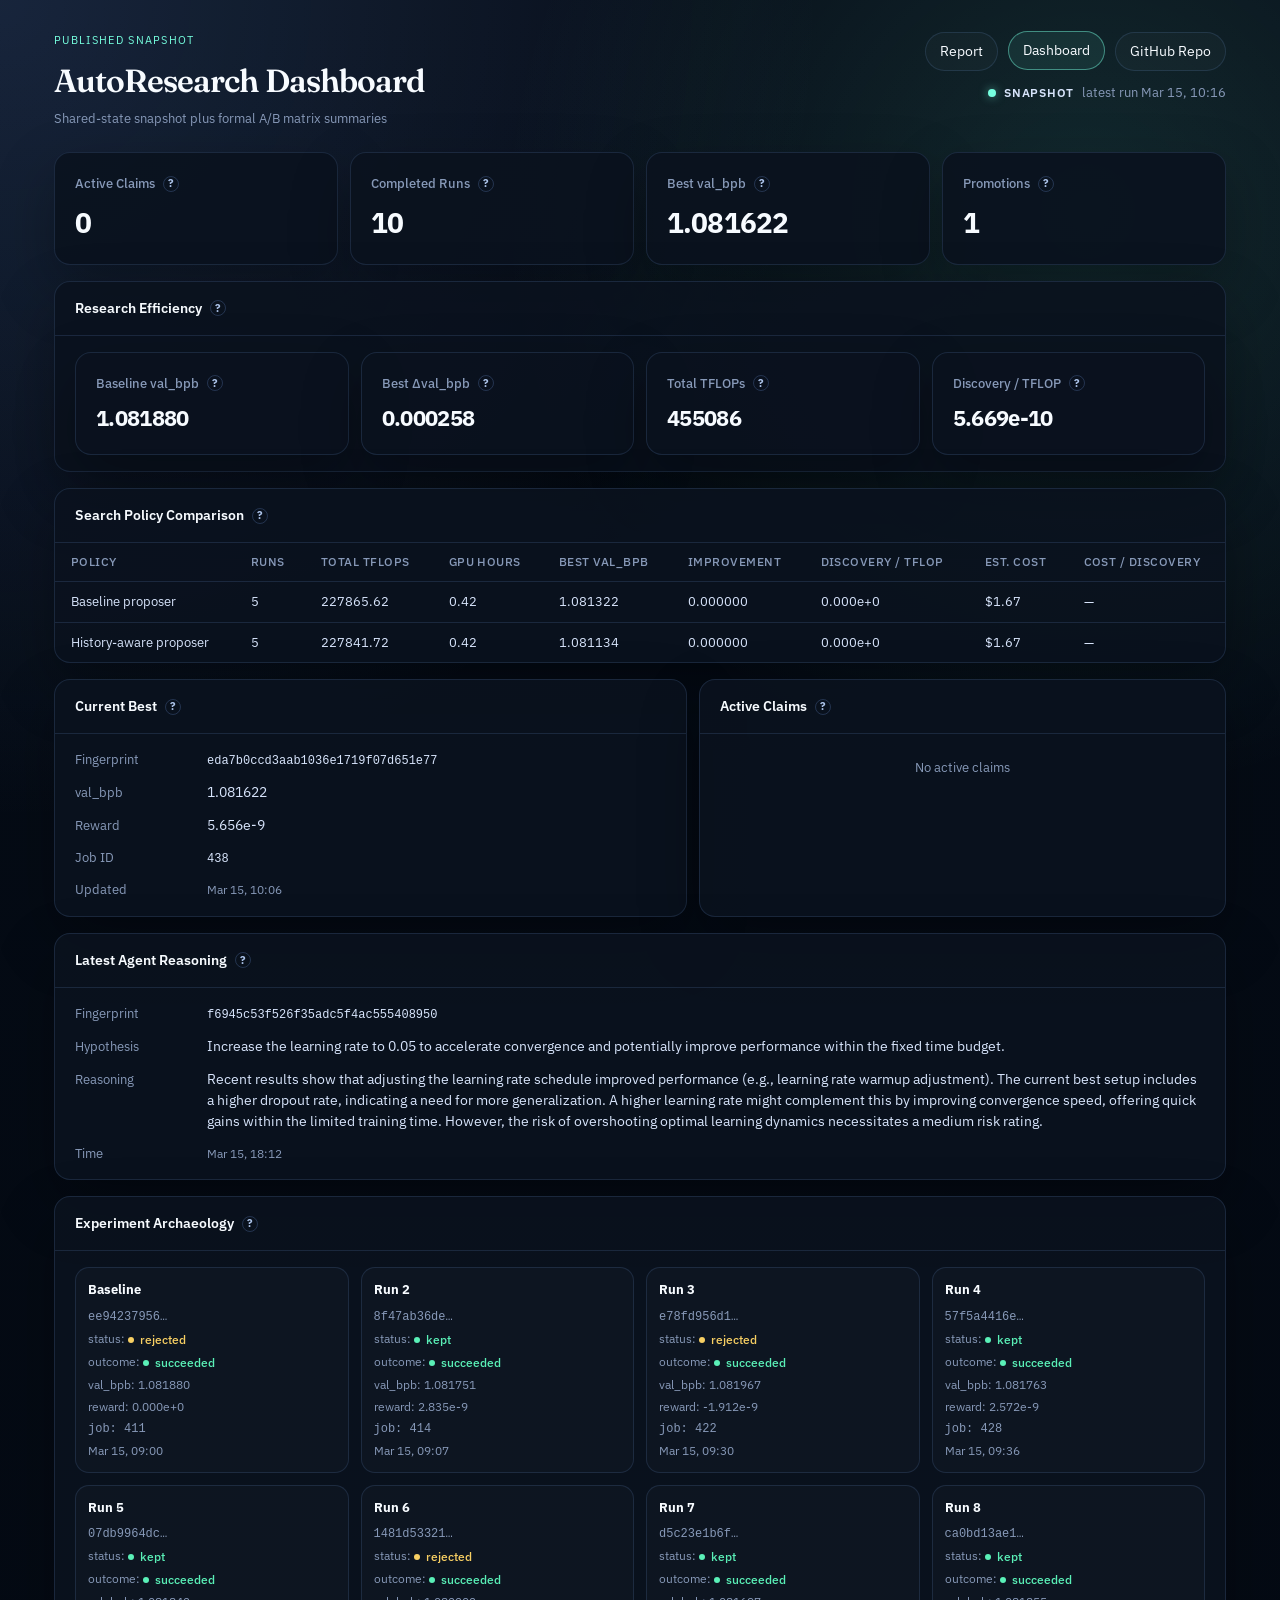
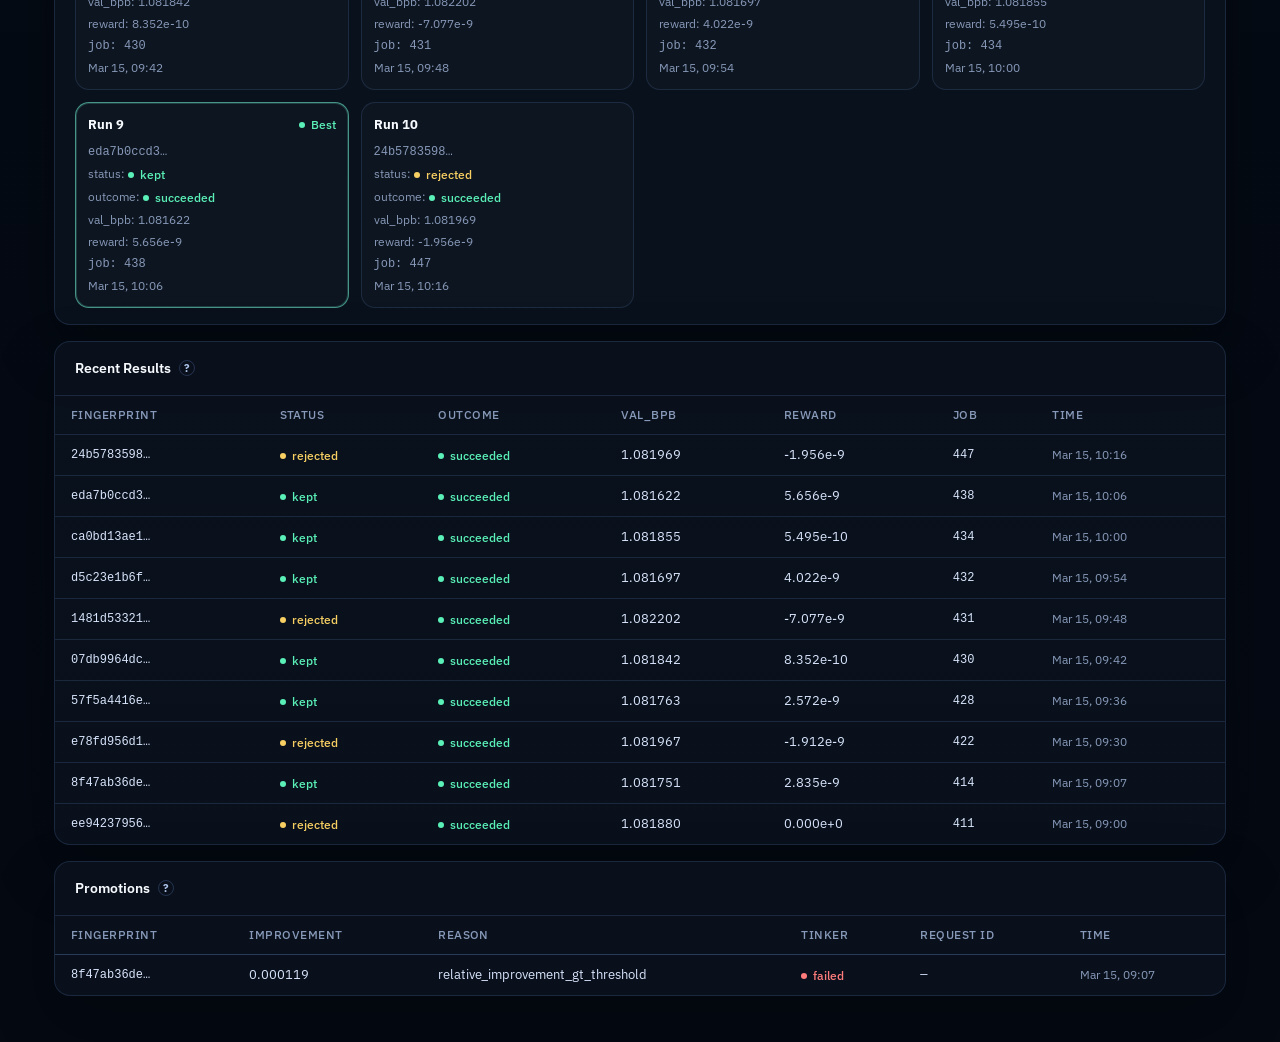
==== docs/dashboard/index.html @ 77658bb8 "Publish AutoResearch v1 report, dashboard, and experiment matrix. Capture the orchestrator, isolated" ====
<!DOCTYPE html>
<html lang="en">
<head>
  <meta charset="UTF-8" />
  <meta name="viewport" content="width=device-width, initial-scale=1.0" />
  <title>AutoResearch Dashboard Snapshot</title>
  <link rel="stylesheet" href="./styles.css" />
</head>
<body>
  <div class="app-shell">
    <header class="topbar">
      <div>
        <div class="eyebrow">Published Snapshot</div>
        <h1>AutoResearch Dashboard</h1>
        <div class="topbar-sub">Shared-state snapshot plus formal A/B matrix summaries</div>
      </div>
      <div class="topbar-side">
        <nav class="nav">
          <a href="../index.html" class="nav-link">Report</a>
          <a href="./index.html" class="nav-link active">Dashboard</a>
          <a href="https://github.com/YOUR_USERNAME/autoresearch-scale" class="nav-link" target="_blank" rel="noreferrer">GitHub Repo</a>
        </nav>
        <div class="topbar-meta">
          <span class="live-dot"></span>
          <span class="live-label">Snapshot</span>
          <span id="last-refresh">—</span>
        </div>
      </div>
    </header>

    <section class="stats-grid">
      <div class="card stat-card">
        <div class="stat-label hover-help" data-tooltip="Experiments claimed by a worker and not yet fully ingested. The published snapshot should normally show zero.">Active Claims <span class="help-dot">?</span></div>
        <div class="stat-value" id="claims-count">0</div>
      </div>
      <div class="card stat-card">
        <div class="stat-label hover-help" data-tooltip="All terminal experiment records included in the public snapshot, including kept, rejected, and failed runs.">Completed Runs <span class="help-dot">?</span></div>
        <div class="stat-value" id="results-count">0</div>
      </div>
      <div class="card stat-card">
        <div class="stat-label hover-help" data-tooltip="Lowest validation bits-per-byte observed in the shared-state snapshot. Lower is better.">Best val_bpb <span class="help-dot">?</span></div>
        <div class="stat-value" id="best-val">—</div>
      </div>
      <div class="card stat-card">
        <div class="stat-label hover-help" data-tooltip="Promotion records present in the published snapshot data.">Promotions <span class="help-dot">?</span></div>
        <div class="stat-value" id="promotions-count">0</div>
      </div>
    </section>

    <section class="panel">
      <div class="panel-header">
        <h2 class="hover-help" data-tooltip="Compute-aware summary metrics derived from successful runs in the published shared-state snapshot.">Research Efficiency <span class="help-dot">?</span></h2>
      </div>
      <div class="panel-body">
        <div class="efficiency-grid">
          <div class="card stat-card">
            <div class="stat-label hover-help" data-tooltip="Validation bits-per-byte from the first successful run in the snapshot.">Baseline val_bpb <span class="help-dot">?</span></div>
            <div class="stat-value efficiency-value" id="baseline-val">—</div>
          </div>
          <div class="card stat-card">
            <div class="stat-label hover-help" data-tooltip="Absolute improvement from the snapshot baseline to the best successful run.">Best Δval_bpb <span class="help-dot">?</span></div>
            <div class="stat-value efficiency-value" id="best-improvement">—</div>
          </div>
          <div class="card stat-card">
            <div class="stat-label hover-help" data-tooltip="Estimated total training compute consumed by successful runs in the snapshot, measured in TFLOPs.">Total TFLOPs <span class="help-dot">?</span></div>
            <div class="stat-value efficiency-value" id="total-tflops">—</div>
          </div>
          <div class="card stat-card">
            <div class="stat-label hover-help" data-tooltip="Improvement divided by total TFLOPs. Higher means more quality gained per unit of compute.">Discovery / TFLOP <span class="help-dot">?</span></div>
            <div class="stat-value efficiency-value" id="discovery-efficiency">—</div>
          </div>
        </div>
      </div>
    </section>

    <section class="panel">
      <div class="panel-header">
        <h2 class="hover-help" data-tooltip="Formal proposer comparison from the completed isolated A/B matrix, not placeholders.">Search Policy Comparison <span class="help-dot">?</span></h2>
      </div>
      <div class="table-wrap">
        <table>
          <thead>
            <tr>
              <th>Policy</th>
              <th>Runs</th>
              <th>Total TFLOPs</th>
              <th>GPU Hours</th>
              <th>Best val_bpb</th>
              <th>Improvement</th>
              <th>Discovery / TFLOP</th>
              <th>Est. Cost</th>
              <th>Cost / Discovery</th>
            </tr>
          </thead>
          <tbody id="policy-comparison-body">
            <tr><td colspan="9" class="empty-row">No policy comparison yet</td></tr>
          </tbody>
        </table>
      </div>
    </section>

    <section class="two-col">
      <div class="panel">
        <div class="panel-header">
          <h2 class="hover-help" data-tooltip="Best successful run currently registered in the published shared-state snapshot.">Current Best <span class="help-dot">?</span></h2>
        </div>
        <div id="current-best" class="panel-body empty-state">No best run yet</div>
      </div>

      <div class="panel">
        <div class="panel-header">
          <h2 class="hover-help" data-tooltip="Runs reserved or submitted by workers and still in flight. For this snapshot, this should usually be empty.">Active Claims <span class="help-dot">?</span></h2>
        </div>
        <div id="active-claims" class="panel-body empty-state">No active claims</div>
      </div>
    </section>

    <section class="panel">
      <div class="panel-header">
        <h2 class="hover-help" data-tooltip="Newest proposal rationale captured in the published reasoning log.">Latest Agent Reasoning <span class="help-dot">?</span></h2>
      </div>
      <div class="panel-body" id="latest-reasoning">
        <div class="empty-state">No reasoning trace yet</div>
      </div>
    </section>

    <section class="panel">
      <div class="panel-header">
        <h2 class="hover-help" data-tooltip="Chronological card view of experiment history from the shared-state snapshot. The current best run is highlighted.">Experiment Archaeology <span class="help-dot">?</span></h2>
      </div>
      <div class="panel-body">
        <div id="experiment-graph" class="trajectory-grid empty-state">No experiment history yet</div>
      </div>
    </section>

    <section class="panel">
      <div class="panel-header">
        <h2 class="hover-help" data-tooltip="Newest experiment outcomes first, including status, quality, reward, job ID, and timestamp.">Recent Results <span class="help-dot">?</span></h2>
      </div>
      <div class="table-wrap">
        <table>
          <thead>
            <tr>
              <th>Fingerprint</th>
              <th>Status</th>
              <th>Outcome</th>
              <th>val_bpb</th>
              <th>Reward</th>
              <th>Job</th>
              <th>Time</th>
            </tr>
          </thead>
          <tbody id="results-table-body">
            <tr><td colspan="7" class="empty-row">No results yet</td></tr>
          </tbody>
        </table>
      </div>
    </section>

    <section class="panel">
      <div class="panel-header">
        <h2 class="hover-help" data-tooltip="Promotion records included in the published snapshot, including the trigger reason and downstream request status.">Promotions <span class="help-dot">?</span></h2>
      </div>
      <div class="table-wrap">
        <table>
          <thead>
            <tr>
              <th>Fingerprint</th>
              <th>Improvement</th>
              <th>Reason</th>
              <th>Tinker</th>
              <th>Request ID</th>
              <th>Time</th>
            </tr>
          </thead>
          <tbody id="promotions-table-body">
            <tr><td colspan="6" class="empty-row">No promotions yet</td></tr>
          </tbody>
        </table>
      </div>
    </section>
  </div>

  <script src="./app.js"></script>
</body>
</html>
---- docs/dashboard/styles.css ----
@import url("https://fonts.googleapis.com/css2?family=IBM+Plex+Sans:wght@400;500;600;700&family=Fraunces:opsz,wght@9..144,600&display=swap");

:root {
  --bg: #050c16;
  --card: rgba(10, 18, 30, 0.9);
  --card-hover: rgba(13, 24, 40, 0.98);
  --border: rgba(130, 173, 255, 0.14);
  --border-2: rgba(130, 173, 255, 0.22);
  --text: #f7fbff;
  --text-2: #d7e4fb;
  --muted: #8799b8;
  --muted-2: #abc2e8;
  --good: #5af0b7;
  --warn: #f7cf63;
  --bad: #ff7c7c;
  --accent: #79a7ff;
  --accent-2: #76ffdf;
  --radius: 16px;
}

* {
  box-sizing: border-box;
  margin: 0;
  padding: 0;
}

html,
body {
  min-height: 100%;
}

body {
  background:
    radial-gradient(circle at top left, rgba(121, 167, 255, 0.16), transparent 28%),
    radial-gradient(circle at 85% 8%, rgba(118, 255, 223, 0.12), transparent 22%),
    linear-gradient(180deg, #050c16 0%, #040912 100%);
  color: var(--text);
  font-family: "IBM Plex Sans", sans-serif;
  font-size: 14px;
  line-height: 1.5;
  -webkit-font-smoothing: antialiased;
}

.app-shell {
  max-width: 1220px;
  margin: 0 auto;
  padding: 32px 24px 48px;
  display: flex;
  flex-direction: column;
  gap: 16px;
}

.topbar {
  display: flex;
  justify-content: space-between;
  align-items: flex-start;
  gap: 24px;
  padding-bottom: 8px;
}

.eyebrow {
  color: var(--accent-2);
  font-size: 11px;
  letter-spacing: 0.12em;
  text-transform: uppercase;
  margin-bottom: 8px;
}

.topbar h1 {
  font-family: "Fraunces", serif;
  font-size: 32px;
  font-weight: 600;
  letter-spacing: -0.03em;
}

.topbar-sub {
  color: var(--muted);
  font-size: 13px;
  margin-top: 4px;
}

.topbar-side {
  display: grid;
  gap: 12px;
  justify-items: end;
}

.nav {
  display: flex;
  gap: 10px;
  flex-wrap: wrap;
}

.nav-link {
  text-decoration: none;
  color: var(--text);
  border: 1px solid var(--border);
  border-radius: 999px;
  padding: 8px 14px;
  background: rgba(255, 255, 255, 0.025);
  transition: border-color 0.15s ease, transform 0.15s ease, background 0.15s ease;
}

.nav-link:hover,
.nav-link.active {
  border-color: rgba(118, 255, 223, 0.45);
  background: rgba(118, 255, 223, 0.08);
  transform: translateY(-1px);
}

.topbar-meta {
  display: flex;
  align-items: center;
  gap: 8px;
  font-size: 13px;
  color: var(--muted);
}

.live-dot {
  width: 8px;
  height: 8px;
  border-radius: 50%;
  background: var(--accent-2);
  box-shadow: 0 0 10px rgba(118, 255, 223, 0.55);
}

.live-label {
  font-weight: 600;
  color: var(--text-2);
  font-size: 12px;
  text-transform: uppercase;
  letter-spacing: 0.06em;
}

.card,
.panel {
  background: var(--card);
  border: 1px solid var(--border);
  border-radius: var(--radius);
  box-shadow: 0 24px 60px rgba(0, 0, 0, 0.28);
}

.card:hover,
.panel:hover {
  background: var(--card-hover);
}

.stats-grid {
  display: grid;
  grid-template-columns: repeat(4, 1fr);
  gap: 12px;
}

.stat-card {
  padding: 20px;
}

.stat-label {
  font-size: 13px;
  color: var(--muted);
  font-weight: 500;
  margin-bottom: 8px;
}

.hover-help {
  position: relative;
  display: inline-flex;
  align-items: center;
  gap: 8px;
  cursor: help;
}

.help-dot {
  display: inline-flex;
  align-items: center;
  justify-content: center;
  width: 16px;
  height: 16px;
  border-radius: 999px;
  border: 1px solid var(--border-2);
  color: var(--muted-2);
  font-size: 11px;
  font-weight: 700;
  line-height: 1;
  flex-shrink: 0;
}

.hover-help::after {
  content: attr(data-tooltip);
  position: absolute;
  left: 0;
  top: calc(100% + 10px);
  width: min(320px, 70vw);
  padding: 10px 12px;
  border-radius: 10px;
  border: 1px solid var(--border-2);
  background: rgba(8, 14, 24, 0.98);
  color: var(--text-2);
  font-size: 12px;
  font-weight: 400;
  line-height: 1.45;
  letter-spacing: normal;
  text-transform: none;
  white-space: normal;
  opacity: 0;
  pointer-events: none;
  transform: translateY(-4px);
  transition: opacity 0.15s ease, transform 0.15s ease;
  z-index: 20;
  box-shadow: 0 18px 40px rgba(0, 0, 0, 0.35);
}

.hover-help:hover::after,
.hover-help:focus-visible::after {
  opacity: 1;
  transform: translateY(0);
}

.stat-value {
  font-size: 28px;
  font-weight: 700;
  letter-spacing: -0.03em;
  color: var(--text);
}

.efficiency-grid {
  display: grid;
  grid-template-columns: repeat(4, 1fr);
  gap: 12px;
}

.efficiency-value {
  font-size: 22px;
}

.panel-header {
  padding: 16px 20px;
  border-bottom: 1px solid var(--border);
}

.panel-header h2 {
  font-size: 14px;
  font-weight: 600;
  color: var(--text);
}

.panel-body {
  padding: 16px 20px;
}

.empty-state {
  color: var(--muted);
  font-size: 13px;
  padding: 24px 0;
  text-align: center;
}

.two-col {
  display: grid;
  grid-template-columns: 1.2fr 1fr;
  gap: 12px;
}

.current-best-grid,
.claims-list {
  display: grid;
  gap: 12px;
}

.kv-row {
  display: grid;
  grid-template-columns: 120px 1fr;
  gap: 12px;
  align-items: baseline;
}

.kv-key {
  color: var(--muted);
  font-size: 13px;
}

.kv-value {
  font-size: 14px;
  color: var(--text-2);
}

.prewrap {
  white-space: pre-wrap;
  word-break: break-word;
}

.claim-item {
  padding: 12px 14px;
  border: 1px solid var(--border);
  border-radius: 10px;
  background: rgba(255, 255, 255, 0.015);
}

.claim-fp {
  font-size: 13px;
}

.claim-meta {
  display: flex;
  flex-wrap: wrap;
  gap: 6px 16px;
  margin-top: 8px;
  color: var(--muted);
  font-size: 12px;
}

.trajectory-grid {
  display: grid;
  gap: 12px;
  grid-template-columns: repeat(auto-fit, minmax(220px, 1fr));
}

.exp-node {
  border: 1px solid var(--border);
  border-radius: 14px;
  padding: 12px;
  background: rgba(255, 255, 255, 0.02);
}

.exp-node.best {
  border-color: rgba(118, 255, 223, 0.55);
  box-shadow: 0 0 0 1px rgba(118, 255, 223, 0.18) inset;
}

.exp-node-header {
  display: flex;
  align-items: center;
  justify-content: space-between;
  gap: 8px;
  margin-bottom: 8px;
}

.exp-node-title {
  font-size: 13px;
  font-weight: 700;
}

.exp-node-meta {
  display: grid;
  gap: 4px;
  font-size: 12px;
  color: var(--muted);
}

.table-wrap {
  overflow-x: auto;
}

table {
  width: 100%;
  border-collapse: collapse;
}

th {
  text-align: left;
  padding: 10px 16px;
  font-size: 12px;
  font-weight: 500;
  color: var(--muted);
  text-transform: uppercase;
  letter-spacing: 0.04em;
  border-bottom: 1px solid var(--border);
  white-space: nowrap;
}

td {
  text-align: left;
  padding: 10px 16px;
  font-size: 13px;
  color: var(--text-2);
  border-bottom: 1px solid var(--border);
  white-space: nowrap;
}

tbody tr:hover {
  background: rgba(255, 255, 255, 0.02);
}

tbody tr:last-child td {
  border-bottom: none;
}

.empty-row {
  color: var(--muted);
  text-align: center;
  padding: 24px 16px;
}

.mono {
  font-family: "SF Mono", "Cascadia Code", "Fira Code", Consolas, monospace;
  font-size: 12px;
  letter-spacing: 0;
}

.ts {
  color: var(--muted);
  font-size: 12px;
  font-variant-numeric: tabular-nums;
}

.badge {
  display: inline-flex;
  align-items: center;
  gap: 6px;
  font-size: 12px;
  font-weight: 500;
}

.badge::before {
  content: "";
  width: 6px;
  height: 6px;
  border-radius: 50%;
  flex-shrink: 0;
}

.badge-good {
  color: var(--good);
}

.badge-good::before {
  background: var(--good);
}

.badge-warn {
  color: var(--warn);
}

.badge-warn::before {
  background: var(--warn);
}

.badge-bad {
  color: var(--bad);
}

.badge-bad::before {
  background: var(--bad);
}

.badge-neutral {
  color: var(--muted);
}

.badge-neutral::before {
  background: var(--muted);
}

@media (max-width: 1080px) {
  .stats-grid,
  .efficiency-grid,
  .two-col {
    grid-template-columns: 1fr;
  }
}

@media (max-width: 900px) {
  .topbar {
    flex-direction: column;
  }

  .topbar-side {
    justify-items: start;
  }
}

@media (max-width: 640px) {
  .app-shell {
    padding: 20px 14px 40px;
  }

  .topbar h1 {
    font-size: 28px;
  }
}
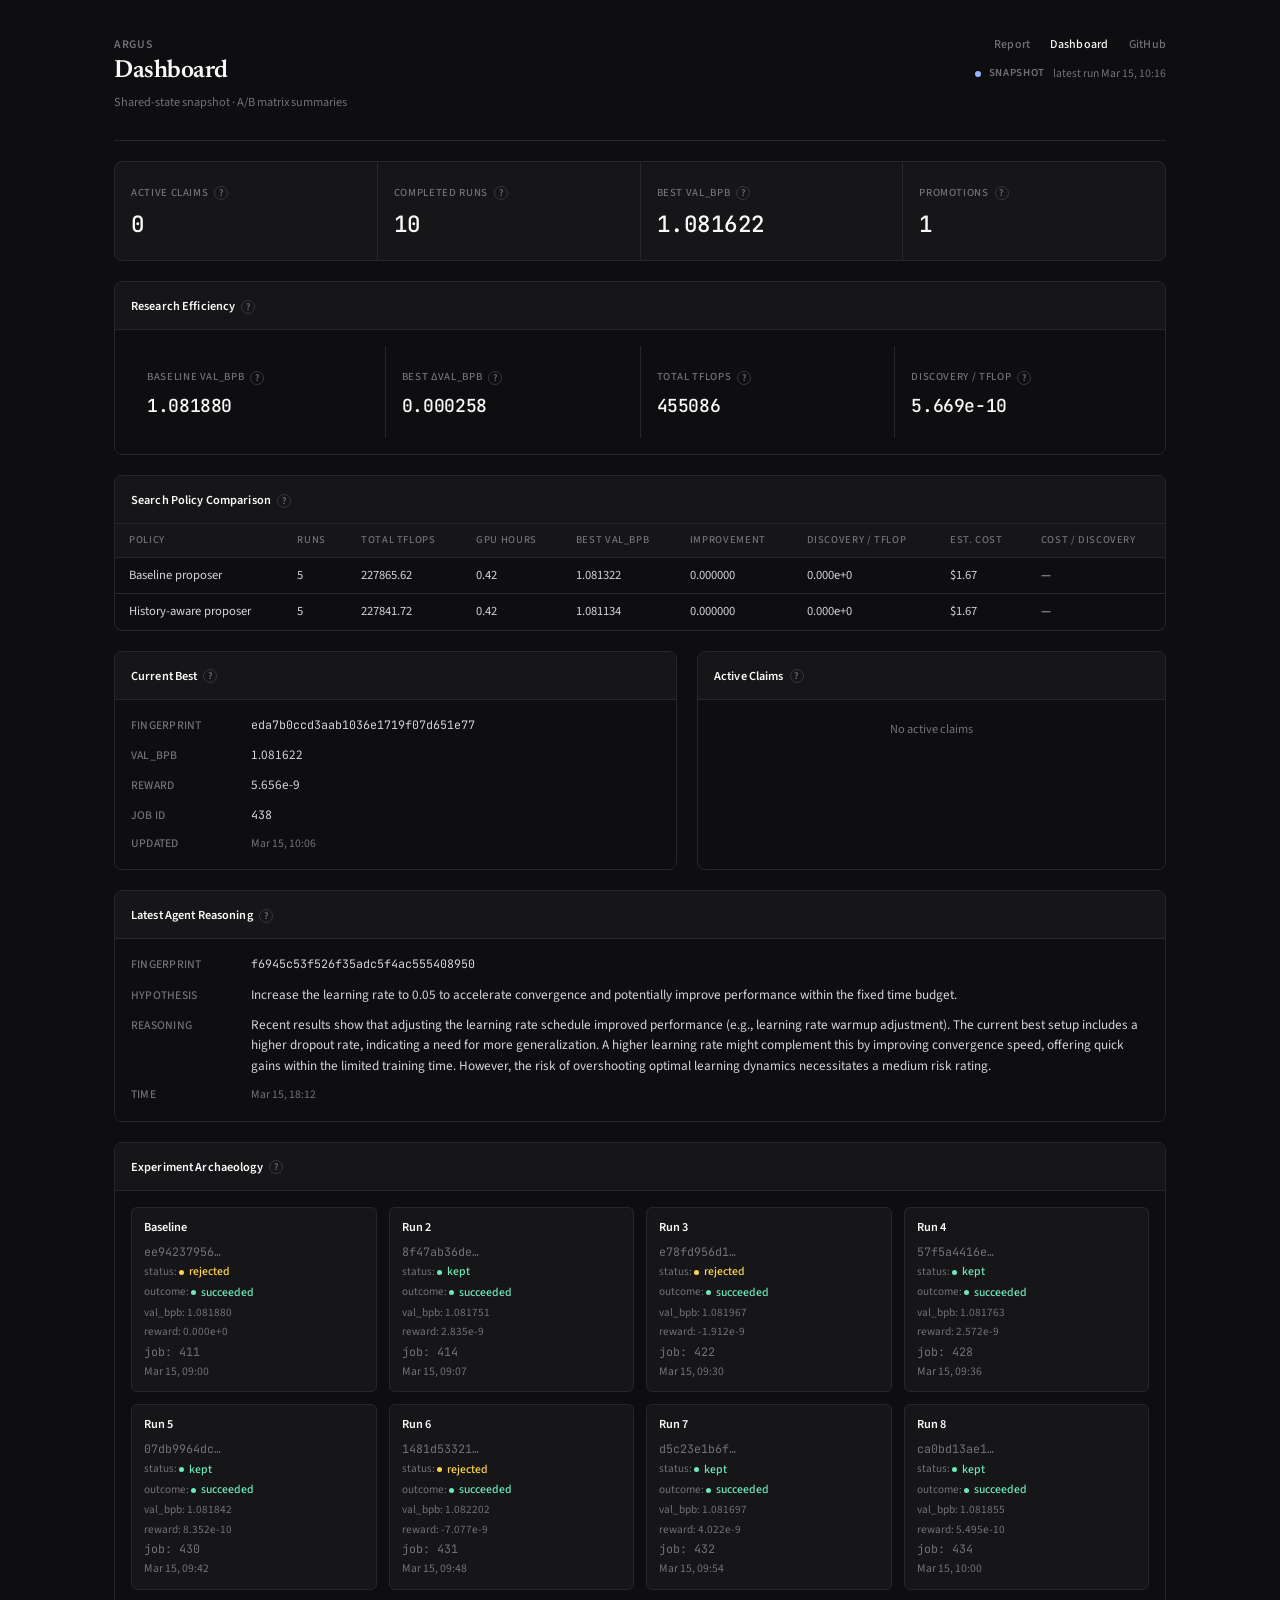
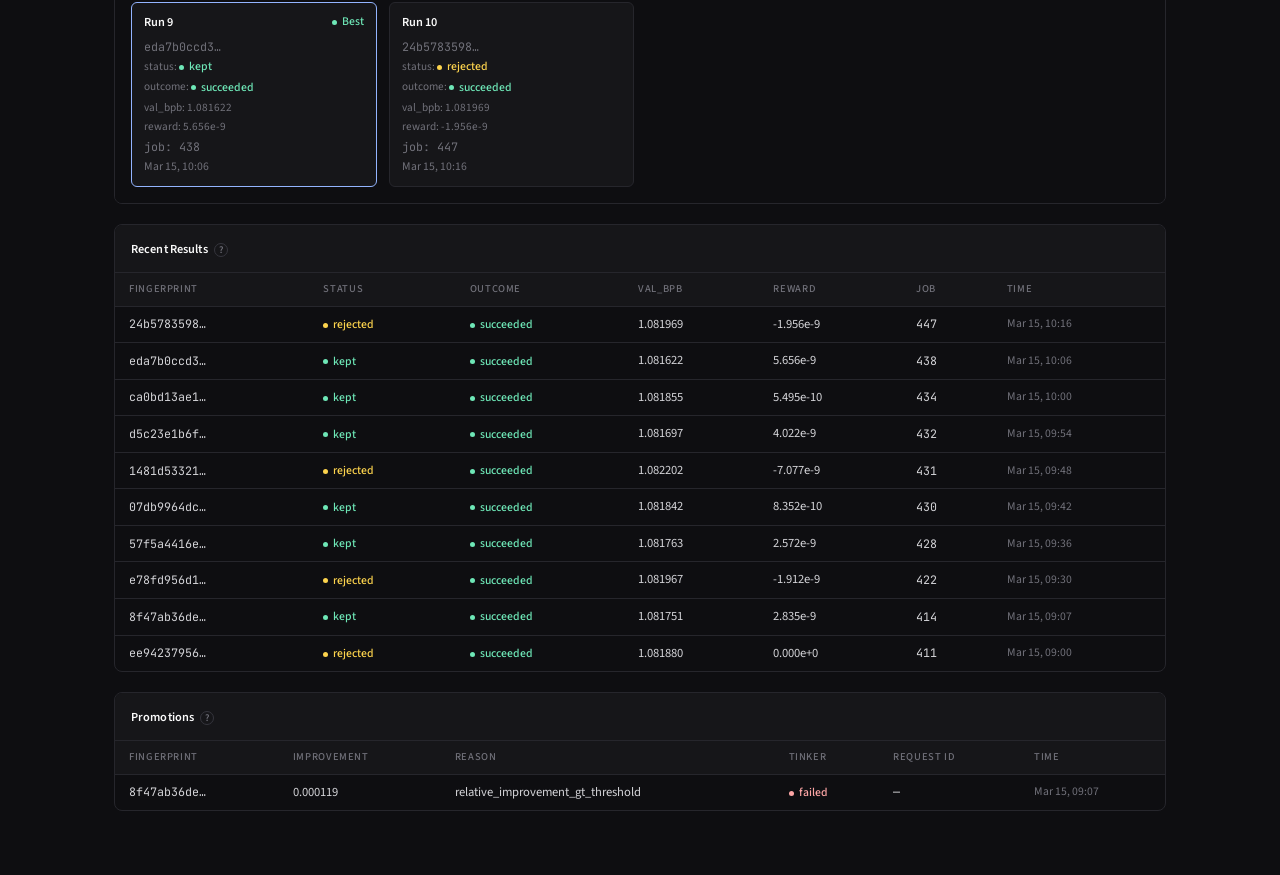
==== commit b68f4500: "Restyle report and dashboard to Noumena-inspired editorial dark mode Single-column research-post lay" ====
--- a/docs/dashboard/index.html
+++ b/docs/dashboard/index.html
@@ -3,71 +3,72 @@
 <head>
   <meta charset="UTF-8" />
   <meta name="viewport" content="width=device-width, initial-scale=1.0" />
-  <title>AutoResearch Dashboard Snapshot</title>
+  <title>Dashboard &mdash; Argus</title>
   <link rel="stylesheet" href="./styles.css" />
 </head>
 <body>
   <div class="app-shell">
+
     <header class="topbar">
-      <div>
-        <div class="eyebrow">Published Snapshot</div>
-        <h1>AutoResearch Dashboard</h1>
-        <div class="topbar-sub">Shared-state snapshot plus formal A/B matrix summaries</div>
+      <div class="topbar-left">
+        <a href="../index.html" class="site-name">Argus</a>
+        <h1>Dashboard</h1>
+        <div class="topbar-sub">Shared-state snapshot &middot; A/B matrix summaries</div>
       </div>
-      <div class="topbar-side">
+      <div class="topbar-right">
         <nav class="nav">
           <a href="../index.html" class="nav-link">Report</a>
           <a href="./index.html" class="nav-link active">Dashboard</a>
-          <a href="https://github.com/YOUR_USERNAME/autoresearch-scale" class="nav-link" target="_blank" rel="noreferrer">GitHub Repo</a>
+          <a href="https://github.com/yacob-kidane/Argus" class="nav-link" target="_blank" rel="noreferrer">GitHub</a>
         </nav>
         <div class="topbar-meta">
           <span class="live-dot"></span>
           <span class="live-label">Snapshot</span>
-          <span id="last-refresh">—</span>
+          <span id="last-refresh">&mdash;</span>
         </div>
       </div>
     </header>
 
     <section class="stats-grid">
-      <div class="card stat-card">
-        <div class="stat-label hover-help" data-tooltip="Experiments claimed by a worker and not yet fully ingested. The published snapshot should normally show zero.">Active Claims <span class="help-dot">?</span></div>
+      <div class="stat-card">
+        <div class="stat-label hover-help" data-tooltip="Experiments claimed by a worker and not yet fully ingested.">Active Claims <span class="help-dot">?</span></div>
         <div class="stat-value" id="claims-count">0</div>
       </div>
-      <div class="card stat-card">
-        <div class="stat-label hover-help" data-tooltip="All terminal experiment records included in the public snapshot, including kept, rejected, and failed runs.">Completed Runs <span class="help-dot">?</span></div>
+      <div class="stat-card">
+        <div class="stat-label hover-help" data-tooltip="All terminal experiment records in the snapshot, including kept, rejected, and failed runs.">Completed Runs <span class="help-dot">?</span></div>
         <div class="stat-value" id="results-count">0</div>
       </div>
-      <div class="card stat-card">
-        <div class="stat-label hover-help" data-tooltip="Lowest validation bits-per-byte observed in the shared-state snapshot. Lower is better.">Best val_bpb <span class="help-dot">?</span></div>
-        <div class="stat-value" id="best-val">—</div>
+      <div class="stat-card">
+        <div class="stat-label hover-help" data-tooltip="Lowest validation bits-per-byte observed in the snapshot. Lower is better.">Best val_bpb <span class="help-dot">?</span></div>
+        <div class="stat-value" id="best-val">&mdash;</div>
       </div>
-      <div class="card stat-card">
-        <div class="stat-label hover-help" data-tooltip="Promotion records present in the published snapshot data.">Promotions <span class="help-dot">?</span></div>
+      <div class="stat-card">
+        <div class="stat-label hover-help" data-tooltip="Promotion records present in the snapshot data.">Promotions <span class="help-dot">?</span></div>
         <div class="stat-value" id="promotions-count">0</div>
       </div>
     </section>
 
     <section class="panel">
       <div class="panel-header">
-        <h2 class="hover-help" data-tooltip="Compute-aware summary metrics derived from successful runs in the published shared-state snapshot.">Research Efficiency <span class="help-dot">?</span></h2>
+        <h2 class="hover-help" data-tooltip="Compute-aware summary metrics derived from successful runs in the snapshot.">Research Efficiency <span class="help-dot">?</span></h2>
       </div>
       <div class="panel-body">
         <div class="efficiency-grid">
-          <div class="card stat-card">
-            <div class="stat-label hover-help" data-tooltip="Validation bits-per-byte from the first successful run in the snapshot.">Baseline val_bpb <span class="help-dot">?</span></div>
-            <div class="stat-value efficiency-value" id="baseline-val">—</div>
+          <div class="stat-card">
+            <div class="stat-label hover-help" data-tooltip="Validation bits-per-byte from the first successful run.">Baseline val_bpb <span class="help-dot">?</span></div>
+            <div class="stat-value efficiency-value" id="baseline-val">&mdash;</div>
           </div>
-          <div class="card stat-card">
-            <div class="stat-label hover-help" data-tooltip="Absolute improvement from the snapshot baseline to the best successful run.">Best Δval_bpb <span class="help-dot">?</span></div>
-            <div class="stat-value efficiency-value" id="best-improvement">—</div>
+          <div class="stat-card">
+            <div class="stat-label hover-help" data-tooltip="Absolute improvement from baseline to best successful run.">Best &Delta;val_bpb <span class="help-dot">?</span></div>
+            <div class="stat-value efficiency-value" id="best-improvement">&mdash;</div>
           </div>
-          <div class="card stat-card">
-            <div class="stat-label hover-help" data-tooltip="Estimated total training compute consumed by successful runs in the snapshot, measured in TFLOPs.">Total TFLOPs <span class="help-dot">?</span></div>
-            <div class="stat-value efficiency-value" id="total-tflops">—</div>
+          <div class="stat-card">
+            <div class="stat-label hover-help" data-tooltip="Estimated total training compute consumed by successful runs, in TFLOPs.">Total TFLOPs <span class="help-dot">?</span></div>
+            <div class="stat-value efficiency-value" id="total-tflops">&mdash;</div>
           </div>
-          <div class="card stat-card">
-            <div class="stat-label hover-help" data-tooltip="Improvement divided by total TFLOPs. Higher means more quality gained per unit of compute.">Discovery / TFLOP <span class="help-dot">?</span></div>
-            <div class="stat-value efficiency-value" id="discovery-efficiency">—</div>
+          <div class="stat-card">
+            <div class="stat-label hover-help" data-tooltip="Improvement divided by total TFLOPs. Higher means more quality per compute.">Discovery / TFLOP <span class="help-dot">?</span></div>
+            <div class="stat-value efficiency-value" id="discovery-efficiency">&mdash;</div>
           </div>
         </div>
       </div>
@@ -75,7 +76,7 @@
 
     <section class="panel">
       <div class="panel-header">
-        <h2 class="hover-help" data-tooltip="Formal proposer comparison from the completed isolated A/B matrix, not placeholders.">Search Policy Comparison <span class="help-dot">?</span></h2>
+        <h2 class="hover-help" data-tooltip="Formal proposer comparison from the completed isolated A/B matrix.">Search Policy Comparison <span class="help-dot">?</span></h2>
       </div>
       <div class="table-wrap">
         <table>
@@ -102,14 +103,14 @@
     <section class="two-col">
       <div class="panel">
         <div class="panel-header">
-          <h2 class="hover-help" data-tooltip="Best successful run currently registered in the published shared-state snapshot.">Current Best <span class="help-dot">?</span></h2>
+          <h2 class="hover-help" data-tooltip="Best successful run in the snapshot.">Current Best <span class="help-dot">?</span></h2>
         </div>
         <div id="current-best" class="panel-body empty-state">No best run yet</div>
       </div>
 
       <div class="panel">
         <div class="panel-header">
-          <h2 class="hover-help" data-tooltip="Runs reserved or submitted by workers and still in flight. For this snapshot, this should usually be empty.">Active Claims <span class="help-dot">?</span></h2>
+          <h2 class="hover-help" data-tooltip="Runs reserved by workers and still in flight. Should be empty for a published snapshot.">Active Claims <span class="help-dot">?</span></h2>
         </div>
         <div id="active-claims" class="panel-body empty-state">No active claims</div>
       </div>
@@ -117,7 +118,7 @@
 
     <section class="panel">
       <div class="panel-header">
-        <h2 class="hover-help" data-tooltip="Newest proposal rationale captured in the published reasoning log.">Latest Agent Reasoning <span class="help-dot">?</span></h2>
+        <h2 class="hover-help" data-tooltip="Newest proposal rationale captured in the reasoning log.">Latest Agent Reasoning <span class="help-dot">?</span></h2>
       </div>
       <div class="panel-body" id="latest-reasoning">
         <div class="empty-state">No reasoning trace yet</div>
@@ -126,7 +127,7 @@
 
     <section class="panel">
       <div class="panel-header">
-        <h2 class="hover-help" data-tooltip="Chronological card view of experiment history from the shared-state snapshot. The current best run is highlighted.">Experiment Archaeology <span class="help-dot">?</span></h2>
+        <h2 class="hover-help" data-tooltip="Chronological view of experiment history. The current best run is highlighted.">Experiment Archaeology <span class="help-dot">?</span></h2>
       </div>
       <div class="panel-body">
         <div id="experiment-graph" class="trajectory-grid empty-state">No experiment history yet</div>
@@ -135,7 +136,7 @@
 
     <section class="panel">
       <div class="panel-header">
-        <h2 class="hover-help" data-tooltip="Newest experiment outcomes first, including status, quality, reward, job ID, and timestamp.">Recent Results <span class="help-dot">?</span></h2>
+        <h2 class="hover-help" data-tooltip="Newest experiment outcomes first, with status, quality, reward, job ID, and timestamp.">Recent Results <span class="help-dot">?</span></h2>
       </div>
       <div class="table-wrap">
         <table>
@@ -159,7 +160,7 @@
 
     <section class="panel">
       <div class="panel-header">
-        <h2 class="hover-help" data-tooltip="Promotion records included in the published snapshot, including the trigger reason and downstream request status.">Promotions <span class="help-dot">?</span></h2>
+        <h2 class="hover-help" data-tooltip="Promotion records with trigger reason and downstream request status.">Promotions <span class="help-dot">?</span></h2>
       </div>
       <div class="table-wrap">
         <table>
@@ -179,6 +180,7 @@
         </table>
       </div>
     </section>
+
   </div>
 
   <script src="./app.js"></script>
--- a/docs/dashboard/styles.css
+++ b/docs/dashboard/styles.css
@@ -1,172 +1,224 @@
-@import url("https://fonts.googleapis.com/css2?family=IBM+Plex+Sans:wght@400;500;600;700&family=Fraunces:opsz,wght@9..144,600&display=swap");
+@import url("https://fonts.googleapis.com/css2?family=Newsreader:ital,opsz,wght@0,6..72,400;0,6..72,500;0,6..72,600;1,6..72,400&family=Source+Sans+3:wght@400;500;600&family=JetBrains+Mono:wght@400;500&display=swap");
 
 :root {
-  --bg: #050c16;
-  --card: rgba(10, 18, 30, 0.9);
-  --card-hover: rgba(13, 24, 40, 0.98);
-  --border: rgba(130, 173, 255, 0.14);
-  --border-2: rgba(130, 173, 255, 0.22);
-  --text: #f7fbff;
-  --text-2: #d7e4fb;
-  --muted: #8799b8;
-  --muted-2: #abc2e8;
-  --good: #5af0b7;
-  --warn: #f7cf63;
-  --bad: #ff7c7c;
-  --accent: #79a7ff;
-  --accent-2: #76ffdf;
-  --radius: 16px;
-}
-
-* {
+  --bg: #0e0e11;
+  --surface: #161619;
+  --surface-2: #1c1c20;
+  --border: #26262c;
+  --border-2: #35353d;
+  --text: #d4d4d8;
+  --text-strong: #fafafa;
+  --muted: #71717a;
+  --accent: #93b4ff;
+  --accent-dim: rgba(147, 180, 255, 0.10);
+  --kept: #6ee7b7;
+  --warn: #fcd34d;
+  --bad: #fca5a5;
+  --serif: "Newsreader", Georgia, "Times New Roman", serif;
+  --sans: "Source Sans 3", system-ui, -apple-system, sans-serif;
+  --mono: "JetBrains Mono", "SF Mono", Consolas, monospace;
+}
+
+*,
+*::before,
+*::after {
   box-sizing: border-box;
   margin: 0;
   padding: 0;
 }
 
-html,
+html {
+  font-size: 15px;
+  -webkit-font-smoothing: antialiased;
+  -moz-osx-font-smoothing: grayscale;
+}
+
 body {
-  min-height: 100%;
-}
-
-body {
-  background:
-    radial-gradient(circle at top left, rgba(121, 167, 255, 0.16), transparent 28%),
-    radial-gradient(circle at 85% 8%, rgba(118, 255, 223, 0.12), transparent 22%),
-    linear-gradient(180deg, #050c16 0%, #040912 100%);
+  background: var(--bg);
   color: var(--text);
-  font-family: "IBM Plex Sans", sans-serif;
-  font-size: 14px;
-  line-height: 1.5;
-  -webkit-font-smoothing: antialiased;
+  font-family: var(--sans);
+  line-height: 1.55;
 }
 
 .app-shell {
-  max-width: 1220px;
+  max-width: 1100px;
   margin: 0 auto;
-  padding: 32px 24px 48px;
+  padding: 36px 24px 64px;
   display: flex;
   flex-direction: column;
-  gap: 16px;
-}
+  gap: 20px;
+}
+
+a {
+  color: var(--accent);
+  text-decoration: none;
+}
+
+a:hover {
+  text-decoration: underline;
+}
+
+/* ── Topbar ── */
 
 .topbar {
   display: flex;
   justify-content: space-between;
-  align-items: flex-start;
-  gap: 24px;
-  padding-bottom: 8px;
-}
-
-.eyebrow {
-  color: var(--accent-2);
-  font-size: 11px;
-  letter-spacing: 0.12em;
+  align-items: baseline;
+  padding-bottom: 28px;
+  border-bottom: 1px solid var(--border);
+  gap: 20px;
+}
+
+.topbar-left {
+  display: flex;
+  flex-direction: column;
+  gap: 4px;
+}
+
+.site-name {
+  font-family: var(--sans);
+  font-weight: 600;
+  font-size: 0.78rem;
+  letter-spacing: 0.06em;
   text-transform: uppercase;
-  margin-bottom: 8px;
+  color: var(--muted);
+  text-decoration: none;
 }
 
 .topbar h1 {
-  font-family: "Fraunces", serif;
-  font-size: 32px;
+  font-family: var(--serif);
+  font-size: 1.65rem;
   font-weight: 600;
-  letter-spacing: -0.03em;
+  color: var(--text-strong);
+  letter-spacing: -0.02em;
+  line-height: 1.15;
 }
 
 .topbar-sub {
   color: var(--muted);
-  font-size: 13px;
-  margin-top: 4px;
-}
-
-.topbar-side {
-  display: grid;
-  gap: 12px;
-  justify-items: end;
+  font-size: 0.82rem;
+  margin-top: 2px;
+}
+
+.topbar-right {
+  display: flex;
+  flex-direction: column;
+  align-items: flex-end;
+  gap: 10px;
+  flex-shrink: 0;
 }
 
 .nav {
   display: flex;
-  gap: 10px;
-  flex-wrap: wrap;
+  gap: 20px;
 }
 
 .nav-link {
+  font-size: 0.8rem;
+  font-weight: 500;
+  color: var(--muted);
   text-decoration: none;
-  color: var(--text);
-  border: 1px solid var(--border);
-  border-radius: 999px;
-  padding: 8px 14px;
-  background: rgba(255, 255, 255, 0.025);
-  transition: border-color 0.15s ease, transform 0.15s ease, background 0.15s ease;
+  letter-spacing: 0.02em;
+  transition: color 0.15s;
 }
 
 .nav-link:hover,
 .nav-link.active {
-  border-color: rgba(118, 255, 223, 0.45);
-  background: rgba(118, 255, 223, 0.08);
-  transform: translateY(-1px);
+  color: var(--text-strong);
+  text-decoration: none;
 }
 
 .topbar-meta {
   display: flex;
   align-items: center;
   gap: 8px;
-  font-size: 13px;
+  font-size: 0.78rem;
   color: var(--muted);
 }
 
 .live-dot {
-  width: 8px;
-  height: 8px;
+  width: 6px;
+  height: 6px;
   border-radius: 50%;
-  background: var(--accent-2);
-  box-shadow: 0 0 10px rgba(118, 255, 223, 0.55);
+  background: var(--accent);
 }
 
 .live-label {
   font-weight: 600;
-  color: var(--text-2);
-  font-size: 12px;
+  color: var(--muted);
+  font-size: 0.72rem;
   text-transform: uppercase;
   letter-spacing: 0.06em;
 }
 
-.card,
+/* ── Stats Grid ── */
+
+.stats-grid {
+  display: grid;
+  grid-template-columns: repeat(4, 1fr);
+  gap: 1px;
+  background: var(--border);
+  border: 1px solid var(--border);
+  border-radius: 8px;
+  overflow: hidden;
+}
+
+.stat-card {
+  background: var(--surface);
+  padding: 18px 16px;
+}
+
+.stat-label {
+  font-size: 0.72rem;
+  font-weight: 500;
+  letter-spacing: 0.06em;
+  text-transform: uppercase;
+  color: var(--muted);
+  margin-bottom: 6px;
+}
+
+.stat-value {
+  font-family: var(--mono);
+  font-size: 1.5rem;
+  font-weight: 500;
+  color: var(--text-strong);
+  letter-spacing: -0.02em;
+}
+
+/* ── Panels ── */
+
 .panel {
-  background: var(--card);
   border: 1px solid var(--border);
-  border-radius: var(--radius);
-  box-shadow: 0 24px 60px rgba(0, 0, 0, 0.28);
-}
-
-.card:hover,
-.panel:hover {
-  background: var(--card-hover);
-}
-
-.stats-grid {
-  display: grid;
-  grid-template-columns: repeat(4, 1fr);
-  gap: 12px;
-}
-
-.stat-card {
-  padding: 20px;
-}
-
-.stat-label {
-  font-size: 13px;
-  color: var(--muted);
-  font-weight: 500;
-  margin-bottom: 8px;
-}
+  border-radius: 8px;
+  overflow: hidden;
+}
+
+.panel-header {
+  padding: 12px 16px;
+  border-bottom: 1px solid var(--border);
+  background: var(--surface);
+}
+
+.panel-header h2 {
+  font-family: var(--sans);
+  font-size: 0.82rem;
+  font-weight: 600;
+  color: var(--text-strong);
+  letter-spacing: 0.01em;
+}
+
+.panel-body {
+  padding: 16px;
+  background: var(--bg);
+}
+
+/* ── Tooltips ── */
 
 .hover-help {
   position: relative;
   display: inline-flex;
   align-items: center;
-  gap: 8px;
+  gap: 6px;
   cursor: help;
 }
 
@@ -174,13 +226,13 @@
   display: inline-flex;
   align-items: center;
   justify-content: center;
-  width: 16px;
-  height: 16px;
-  border-radius: 999px;
+  width: 14px;
+  height: 14px;
+  border-radius: 50%;
   border: 1px solid var(--border-2);
-  color: var(--muted-2);
-  font-size: 11px;
-  font-weight: 700;
+  color: var(--muted);
+  font-size: 10px;
+  font-weight: 600;
   line-height: 1;
   flex-shrink: 0;
 }
@@ -189,14 +241,14 @@
   content: attr(data-tooltip);
   position: absolute;
   left: 0;
-  top: calc(100% + 10px);
-  width: min(320px, 70vw);
+  top: calc(100% + 8px);
+  width: min(300px, 70vw);
   padding: 10px 12px;
-  border-radius: 10px;
+  border-radius: 6px;
   border: 1px solid var(--border-2);
-  background: rgba(8, 14, 24, 0.98);
-  color: var(--text-2);
-  font-size: 12px;
+  background: var(--surface-2);
+  color: var(--text);
+  font-size: 0.78rem;
   font-weight: 400;
   line-height: 1.45;
   letter-spacing: normal;
@@ -204,10 +256,9 @@
   white-space: normal;
   opacity: 0;
   pointer-events: none;
-  transform: translateY(-4px);
-  transition: opacity 0.15s ease, transform 0.15s ease;
+  transform: translateY(-3px);
+  transition: opacity 0.12s, transform 0.12s;
   z-index: 20;
-  box-shadow: 0 18px 40px rgba(0, 0, 0, 0.35);
 }
 
 .hover-help:hover::after,
@@ -216,72 +267,102 @@
   transform: translateY(0);
 }
 
-.stat-value {
-  font-size: 28px;
-  font-weight: 700;
-  letter-spacing: -0.03em;
+/* ── Efficiency Grid ── */
+
+.efficiency-grid {
+  display: grid;
+  grid-template-columns: repeat(4, 1fr);
+  gap: 1px;
+  background: var(--border);
+  border-radius: 6px;
+  overflow: hidden;
+}
+
+.efficiency-grid .stat-card {
+  background: var(--bg);
+}
+
+.efficiency-value {
+  font-size: 1.2rem;
+}
+
+/* ── Tables ── */
+
+.table-wrap {
+  overflow-x: auto;
+}
+
+table {
+  width: 100%;
+  border-collapse: collapse;
+}
+
+thead th {
+  text-align: left;
+  padding: 8px 14px;
+  font-size: 0.7rem;
+  font-weight: 500;
+  letter-spacing: 0.06em;
+  text-transform: uppercase;
+  color: var(--muted);
+  border-bottom: 1px solid var(--border);
+  white-space: nowrap;
+  background: var(--surface);
+}
+
+tbody td {
+  padding: 8px 14px;
+  font-size: 0.84rem;
   color: var(--text);
-}
-
-.efficiency-grid {
-  display: grid;
-  grid-template-columns: repeat(4, 1fr);
-  gap: 12px;
-}
-
-.efficiency-value {
-  font-size: 22px;
-}
-
-.panel-header {
-  padding: 16px 20px;
   border-bottom: 1px solid var(--border);
-}
-
-.panel-header h2 {
-  font-size: 14px;
-  font-weight: 600;
-  color: var(--text);
-}
-
-.panel-body {
-  padding: 16px 20px;
-}
-
-.empty-state {
-  color: var(--muted);
-  font-size: 13px;
-  padding: 24px 0;
+  white-space: nowrap;
+}
+
+tbody tr:last-child td {
+  border-bottom: none;
+}
+
+.empty-row {
+  color: var(--muted);
   text-align: center;
-}
+  padding: 24px 14px;
+  font-size: 0.82rem;
+}
+
+/* ── Two Column ── */
 
 .two-col {
   display: grid;
   grid-template-columns: 1.2fr 1fr;
-  gap: 12px;
-}
+  gap: 20px;
+}
+
+/* ── Key-Value Rows ── */
 
 .current-best-grid,
 .claims-list {
   display: grid;
-  gap: 12px;
+  gap: 10px;
 }
 
 .kv-row {
   display: grid;
-  grid-template-columns: 120px 1fr;
-  gap: 12px;
+  grid-template-columns: 110px 1fr;
+  gap: 10px;
   align-items: baseline;
 }
 
 .kv-key {
   color: var(--muted);
-  font-size: 13px;
+  font-size: 0.78rem;
+  font-weight: 500;
+  letter-spacing: 0.02em;
+  text-transform: uppercase;
 }
 
 .kv-value {
-  font-size: 14px;
-  color: var(--text-2);
+  font-size: 0.88rem;
+  color: var(--text);
 }
 
 .prewrap {
@@ -289,42 +370,45 @@
   word-break: break-word;
 }
 
+/* ── Claims ── */
+
 .claim-item {
-  padding: 12px 14px;
+  padding: 10px 12px;
   border: 1px solid var(--border);
-  border-radius: 10px;
-  background: rgba(255, 255, 255, 0.015);
+  border-radius: 6px;
+  background: var(--surface);
 }
 
 .claim-fp {
-  font-size: 13px;
+  font-size: 0.82rem;
 }
 
 .claim-meta {
   display: flex;
   flex-wrap: wrap;
-  gap: 6px 16px;
-  margin-top: 8px;
-  color: var(--muted);
-  font-size: 12px;
-}
+  gap: 4px 14px;
+  margin-top: 6px;
+  color: var(--muted);
+  font-size: 0.75rem;
+}
+
+/* ── Experiment Archaeology ── */
 
 .trajectory-grid {
   display: grid;
   gap: 12px;
-  grid-template-columns: repeat(auto-fit, minmax(220px, 1fr));
+  grid-template-columns: repeat(auto-fill, minmax(200px, 1fr));
 }
 
 .exp-node {
   border: 1px solid var(--border);
-  border-radius: 14px;
-  padding: 12px;
-  background: rgba(255, 255, 255, 0.02);
+  border-radius: 6px;
+  padding: 10px 12px;
+  background: var(--surface);
 }
 
 .exp-node.best {
-  border-color: rgba(118, 255, 223, 0.55);
-  box-shadow: 0 0 0 1px rgba(118, 255, 223, 0.18) inset;
+  border-color: var(--accent);
 }
 
 .exp-node-header {
@@ -332,105 +416,50 @@
   align-items: center;
   justify-content: space-between;
   gap: 8px;
-  margin-bottom: 8px;
+  margin-bottom: 6px;
 }
 
 .exp-node-title {
-  font-size: 13px;
-  font-weight: 700;
+  font-size: 0.82rem;
+  font-weight: 600;
+  color: var(--text-strong);
 }
 
 .exp-node-meta {
   display: grid;
-  gap: 4px;
-  font-size: 12px;
-  color: var(--muted);
-}
-
-.table-wrap {
-  overflow-x: auto;
-}
-
-table {
-  width: 100%;
-  border-collapse: collapse;
-}
-
-th {
-  text-align: left;
-  padding: 10px 16px;
-  font-size: 12px;
-  font-weight: 500;
-  color: var(--muted);
-  text-transform: uppercase;
-  letter-spacing: 0.04em;
-  border-bottom: 1px solid var(--border);
-  white-space: nowrap;
-}
-
-td {
-  text-align: left;
-  padding: 10px 16px;
-  font-size: 13px;
-  color: var(--text-2);
-  border-bottom: 1px solid var(--border);
-  white-space: nowrap;
-}
-
-tbody tr:hover {
-  background: rgba(255, 255, 255, 0.02);
-}
-
-tbody tr:last-child td {
-  border-bottom: none;
-}
-
-.empty-row {
-  color: var(--muted);
-  text-align: center;
-  padding: 24px 16px;
-}
-
-.mono {
-  font-family: "SF Mono", "Cascadia Code", "Fira Code", Consolas, monospace;
-  font-size: 12px;
-  letter-spacing: 0;
-}
-
-.ts {
-  color: var(--muted);
-  font-size: 12px;
-  font-variant-numeric: tabular-nums;
-}
+  gap: 2px;
+  font-size: 0.75rem;
+  color: var(--muted);
+}
+
+/* ── Badges ── */
 
 .badge {
   display: inline-flex;
   align-items: center;
-  gap: 6px;
-  font-size: 12px;
+  gap: 5px;
+  font-size: 0.78rem;
   font-weight: 500;
 }
 
 .badge::before {
   content: "";
-  width: 6px;
-  height: 6px;
+  width: 5px;
+  height: 5px;
   border-radius: 50%;
   flex-shrink: 0;
 }
 
 .badge-good {
-  color: var(--good);
-}
-
+  color: var(--kept);
+}
 .badge-good::before {
-  background: var(--good);
+  background: var(--kept);
 }
 
 .badge-warn {
   color: var(--warn);
 }
-
 .badge-warn::before {
   background: var(--warn);
 }
@@ -438,7 +467,6 @@
 .badge-bad {
   color: var(--bad);
 }
-
 .badge-bad::before {
   background: var(--bad);
 }
@@ -446,35 +474,66 @@
 .badge-neutral {
   color: var(--muted);
 }
-
 .badge-neutral::before {
   background: var(--muted);
 }
 
-@media (max-width: 1080px) {
+/* ── Utility ── */
+
+.mono {
+  font-family: var(--mono);
+  font-size: 0.78rem;
+  letter-spacing: 0;
+}
+
+.ts {
+  color: var(--muted);
+  font-size: 0.78rem;
+  font-variant-numeric: tabular-nums;
+}
+
+.empty-state {
+  color: var(--muted);
+  font-size: 0.82rem;
+  padding: 20px 0;
+  text-align: center;
+}
+
+/* ── Responsive ── */
+
+@media (max-width: 1000px) {
   .stats-grid,
-  .efficiency-grid,
+  .efficiency-grid {
+    grid-template-columns: repeat(2, 1fr);
+  }
+
   .two-col {
     grid-template-columns: 1fr;
   }
 }
 
-@media (max-width: 900px) {
+@media (max-width: 700px) {
   .topbar {
     flex-direction: column;
-  }
-
-  .topbar-side {
-    justify-items: start;
-  }
-}
-
-@media (max-width: 640px) {
+    gap: 12px;
+  }
+
+  .topbar-right {
+    align-items: flex-start;
+  }
+}
+
+@media (max-width: 500px) {
   .app-shell {
-    padding: 20px 14px 40px;
+    padding: 24px 14px 48px;
+  }
+
+  .stats-grid,
+  .efficiency-grid {
+    grid-template-columns: 1fr;
   }
 
   .topbar h1 {
-    font-size: 28px;
-  }
-}
+    font-size: 1.35rem;
+  }
+}
